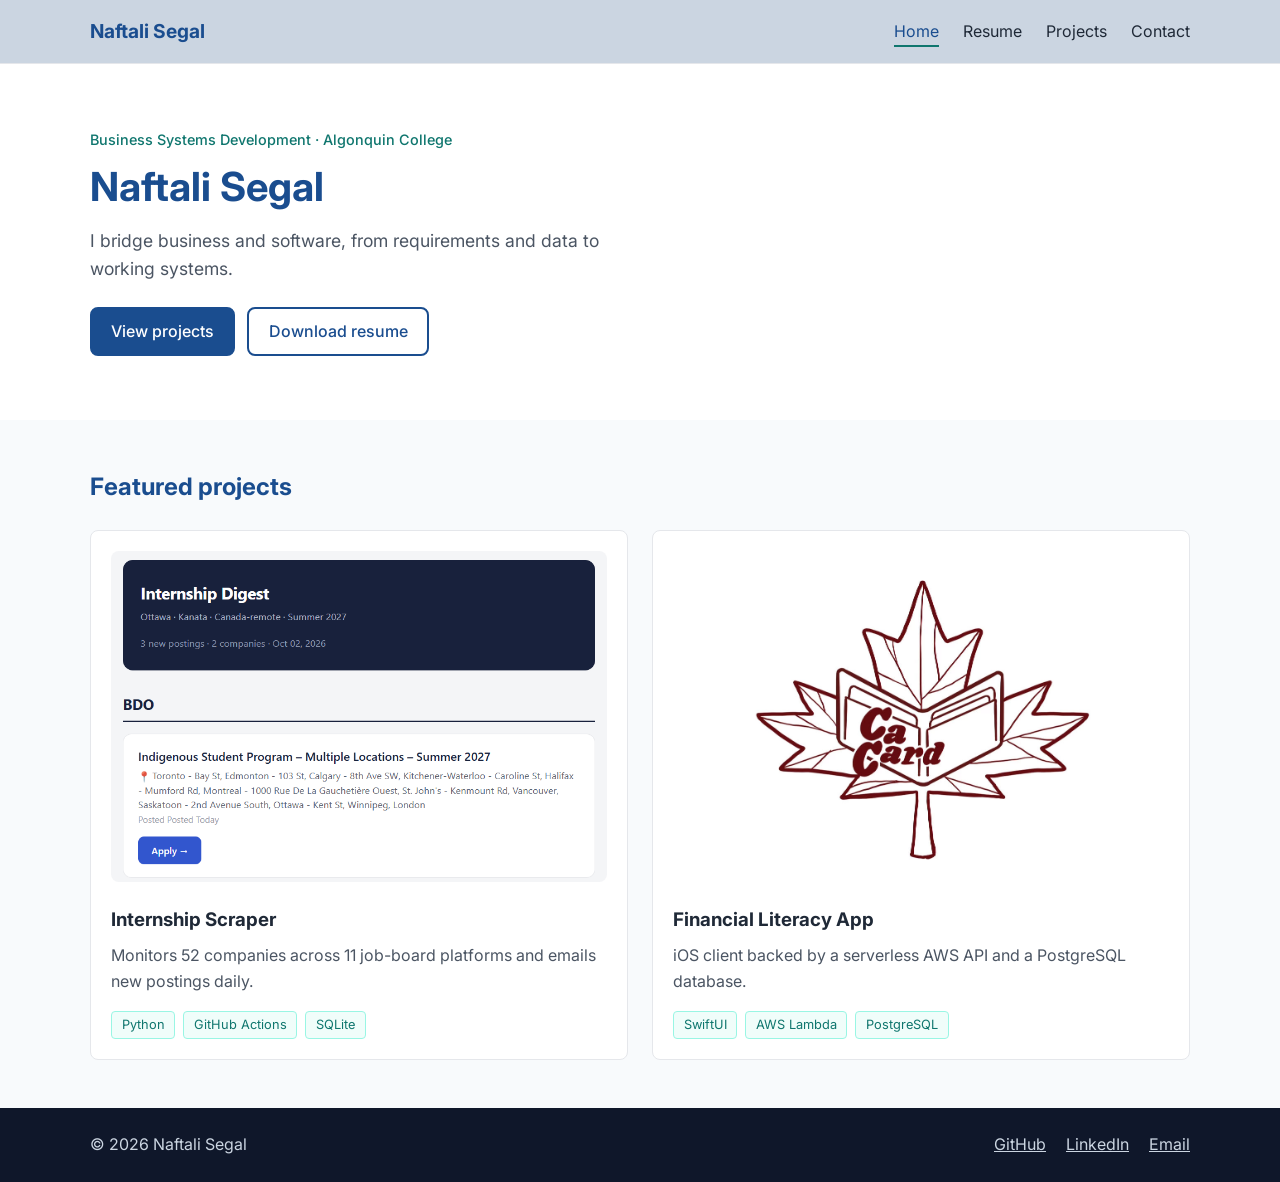
==== PD2/index.html @ a0e14795 "Start PD2 from PD1 site" ====
<!doctype html>
<html lang="en">
  <head>
    <meta charset="UTF-8" />
    <meta name="viewport" content="width=device-width, initial-scale=1.0" />
    <title>Naftali Segal | Portfolio</title>

    <!-- Font from Google Fonts -->
    <link rel="preconnect" href="https://fonts.googleapis.com" />
    <link rel="preconnect" href="https://fonts.gstatic.com" crossorigin />
    <link
      href="https://fonts.googleapis.com/css2?family=Inter:wght@400;500;700&display=swap"
      rel="stylesheet"
    />
    <link rel="stylesheet" href="styles.css" />
  </head>
  <body>
    <!-- === Header + Nav === -->
    <header class="site-header">
      <a href="index.html" class="logo">Naftali Segal</a>
      <nav>
        <ul class="nav-list">
          <li><a href="index.html" class="active">Home</a></li>
          <li><a href="resume.html">Resume</a></li>
          <li><a href="projects.html">Projects</a></li>
          <li><a href="mailto:naftalisegals@gmail.com">Contact</a></li>
        </ul>
      </nav>
    </header>
    <main>
      <!-- === Hero === -->
      <section class="hero">
        <p class="eyebrow">
          Business Systems Development &middot; Algonquin College
        </p>
        <h1>Naftali Segal</h1>
        <p class="tagline">
          I bridge business and software, from requirements and data to working
          systems.
        </p>
        <div class="hero-buttons">
          <a href="projects.html" class="btn btn-primary">View projects</a>
          <a href="Naftali_Segal_Resume_Web.pdf" class="btn btn-secondary" download>Download resume</a>
        </div>
      </section>

      <!-- === Featured projects === -->
      <section class="projects">
        <h2>Featured projects</h2>
        <div class="card-grid">
          <article class="card">
            <img
              src="images/scraper.png"
              alt="Internship scraper email output"
              class="card-img"
            />
            <h3>Internship Scraper</h3>
            <p>
              Monitors 52 companies across 11 job-board platforms and emails new
              postings daily.
            </p>
            <ul class="tags">
              <li>Python</li>
              <li>GitHub Actions</li>
              <li>SQLite</li>
            </ul>
          </article>

          <article class="card">
            <img
              src="images/cacard-logo.png"
              alt="CaCard app logo"
              class="card-img"
            />
            <h3>Financial Literacy App</h3>
            <p>
              iOS client backed by a serverless AWS API and a PostgreSQL
              database.
            </p>
            <ul class="tags">
              <li>SwiftUI</li>
              <li>AWS Lambda</li>
              <li>PostgreSQL</li>
            </ul>
          </article>
        </div>
      </section>
    </main>

    <!-- === Footer === -->
    <footer class="site-footer">
      <p>&copy; 2026 Naftali Segal</p>
      <ul class="footer-links">
        <li>
          <a href="https://github.com/Naftali-S" target="_blank">GitHub</a>
        </li>
        <li>
          <a href="https://linkedin.com/in/naftali-segal" target="_blank"
            >LinkedIn</a
          >
        </li>
        <li><a href="mailto:naftalisegals@gmail.com">Email</a></li>
      </ul>
    </footer>
  </body>
</html>
---- PD2/styles.css ----
/* === Design Tokens === */
:root {
    --color-primary: #1a4d8f;
    --color-accent: #0f766e;
    --color-text: #1f2937;
    --color-muted: #4b5563;
    --color-border: #e5e7eb;
    --color-bg: #f8fafc;
    --color-surface: #ffffff;
    --color-footer: #0f172a;
    --color-footer-text: #cbd5e1;
    --color-accent-light: #f0fdfa;
    --color-accent-border: #99f6e4;
    --color-header-bg: #cbd5e1;

    --font-main: "Inter", Arial, sans-serif;
    --radius: 8px;
}

/* === Base === */
* {
    box-sizing: border-box;
}


body {
    margin: 0;
    font-family: var(--font-main);
    color: var(--color-text);
    background-color: var(--color-bg);
    line-height: 1.6;
}


a {
    color: var(--color-primary);
}

/* === Header + Nav === */
.site-header {
    display: flex;
    justify-content: space-between;
    align-items: center;
    flex-wrap: wrap;
    gap: 0.75rem;
    padding: 1rem 2rem;
    background-color: var(--color-header-bg);
    border-bottom: 1px solid var(--color-border);
}

.logo {
    font-size: 1.2rem;
    font-weight: 700;
    color: var(--color-primary);
    text-decoration: none;
}

.nav-list {
    display: flex;
    gap: 1.5rem;
    list-style: none;
    margin: 0;
    padding: 0;
}

.nav-list a {
    color: var(--color-text);
    text-decoration: none;
    padding-bottom: 0.25rem;
}

.nav-list a:hover,
/*groups 2 selectors to share 1 rule*/
.nav-list a.active {
    color: var(--color-primary);
    border-bottom: 2px solid var(--color-accent);
}

/* === Hero === */
.hero {
    padding: 4rem 2rem;
    background-color: var(--color-surface);
}

.eyebrow {
    margin: 0;
    font-size: 0.9rem;
    font-weight: 500;
    color: var(--color-accent);
}

.hero h1 {
    margin: 0.25rem 0 0.5rem;
    font-size: 2.5rem;
    color: var(--color-primary);
}

.tagline {
    max-width: 550px;
    margin: 0 0 1.5rem;
    font-size: 1.1rem;
    color: var(--color-muted);
}

/* === Buttons === */
.btn {
    display: inline-block;
    padding: 0.6rem 1.2rem;
    border-radius: var(--radius);
    font-weight: 500;
    text-decoration: none;
    border: 2px solid var(--color-primary);
}

.btn-primary {
    background-color: var(--color-primary);
    color: var(--color-surface);
}

.btn-secondary {
    background-color: transparent;
    color: var(--color-primary);
}

.btn+.btn {
    /*A button that comes after another button*/
    margin-left: 0.5rem;
}

/* === Projects ===*/
.projects {
    padding: 3rem 2rem;
}

.projects h2 {
    margin: 0 0 1.5rem;
    color: var(--color-primary);
}

.card-grid {
    display: grid;
    grid-template-columns: repeat(auto-fit, minmax(260px, 1fr));
    gap: 1.5rem;
    /*fi tas many columns as possible with min 260px and equally 
    distributed leftover space*/
}

/* === Card === */
.card {
    background-color: var(--color-surface);
    border: 1px solid var(--color-border);
    border-radius: var(--radius);
    padding: 1.25rem;
}

.card-img {
    width: 100%;
    aspect-ratio: 3 / 2;
    object-fit: cover;
    object-position: top;
    border-radius: var(--radius);
    margin-bottom: 1rem;
}

.card h3 {
    margin: 0 0 0.5rem;
}

.card p {
    margin: 0 0 1rem;
    color: var(--color-muted);
}

.tags {
    display: flex;
    flex-wrap: wrap;
    gap: 0.5rem;
    list-style: none;
    margin: 0;
    padding: 0;
}

.tags li {
    font-size: 0.8rem;
    padding: 0.2rem 0.6rem;
    border-radius: 4px;
    color: var(--color-accent);
    background-color: var(--color-accent-light);
    border: 1px solid var(--color-accent-border);
}

/* === Footer === */
.site-footer {
    display: flex;
    justify-content: space-between;
    align-items: center;
    flex-wrap: wrap;
    gap: 0.75rem;
    padding: 1.5rem 2rem;
    background-color: var(--color-footer);
    color: var(--color-footer-text);
}

.site-footer p {
    margin: 0;
}

.footer-links {
    display: flex;
    gap: 1.25rem;
    list-style: none;
    margin: 0;
    padding: 0;
}

.footer-links a {
    color: var(--color-footer-text);
}

.footer-links a:hover {
    color: var(--color-surface);
}

/* === Resume page === */
.resume {
    max-width: 850px;
    margin: 2rem auto;
    padding: 2.5rem 3rem;
    background-color: var(--color-surface);
    border: 1px solid var(--color-border);
    border-radius: var(--radius);
}

.resume header {
    text-align: center;
    margin-bottom: 1.5rem;
}

.resume h1 {
    margin: 0;
    font-size: 2.2rem;
    color: var(--color-primary);
}

.contact {
    display: flex;
    flex-wrap: wrap;
    justify-content: center;
    gap: 0.25rem 0.75rem;
    list-style: none;
    margin: 0.5rem 0 1rem;
    padding: 0;
    color: var(--color-muted);
}

.contact li + li::before {
    content: "|";
    margin-right: 0.75rem;
    color: var(--color-border);
}

.summary {
    margin: 0;
    text-align: left;
    color: var(--color-muted);
}

.resume h2 {
    margin: 1.5rem 0 0.75rem;
    padding-bottom: 0.2rem;
    font-size: 1.1rem;
    text-transform: uppercase;
    letter-spacing: 0.05em;
    color: var(--color-primary);
    border-bottom: 2px solid var(--color-accent);
}

.entry {
    margin-bottom: 1rem;
}

.entry-header {
    display: flex;
    justify-content: space-between;
    align-items: baseline;
    flex-wrap: wrap;
    gap: 0 1rem;
}

.resume h3 {
    margin: 0;
    font-size: 1rem;
}

.role {
    font-weight: normal;
}

.meta {
    font-style: italic;
    color: var(--color-muted);
}

.entry p {
    margin: 0.3rem 0;
}

.entry ul {
    margin: 0.3rem 0 0;
    padding-left: 1.25rem;
}

.entry li {
    margin-bottom: 0.2rem;
}

.skills dt {
    float: left;
    margin-right: 0.4rem;
    font-weight: 700;
}

.skills dt::after {
    content: ":";
}

.skills dd {
    margin: 0 0 0.3rem;
}

/* === Projects page === */
.page-intro {
    padding-top: 3rem;
}

.page-intro h1 {
    margin: 0 0 0.5rem;
    font-size: 2.5rem;
    color: var(--color-primary);
}

.project-detail {
    display: grid;
    grid-template-columns: 2fr 3fr;
    gap: 2rem;
    align-items: start;
    margin-bottom: 1.5rem;
}

.project-detail .card-img {
    margin-bottom: 0;
}

.project-info h2 {
    margin: 0 0 0.25rem;
}

.project-info h3 {
    margin: 1rem 0 0.25rem;
    font-size: 1rem;
    color: var(--color-primary);
}

.project-info ul:not(.tags) {
    margin: 0 0 1rem;
    padding-left: 1.25rem;
}

.project-info .btn {
    margin-top: 1rem;
}

.project-figure {
    max-width: 750px;
    margin: 0 auto 2.5rem;
}

.project-figure img {
    width: 100%;
    border: 1px solid var(--color-border);
    border-radius: var(--radius);
}

.project-figure figcaption {
    margin-top: 0.5rem;
    text-align: center;
    font-size: 0.9rem;
    color: var(--color-muted);
}

/* === Layout container === */
.site-header,
.page-intro,
.hero,
.projects,
.site-footer {
    padding-left: max(2rem, calc((100% - 1100px) / 2));
    padding-right: max(2rem, calc((100% - 1100px) / 2));
}

/* === Phones === */
@media screen and (max-width: 600px) {

    .site-header,
    .site-footer {
        flex-direction: column;
        text-align: center;
    }

    .hero,
    .projects {
        padding: 2.5rem 1.25rem;
    }

    .hero h1 {
        font-size: 2rem;
    }

        .resume {
        margin: 0;
        padding: 1.25rem;
        border: none;
        border-radius: 0;
    }

    .entry-header {
        flex-direction: column;
    }

        .page-intro {
        padding: 2rem 1.25rem 0;
    }

    .project-detail {
        grid-template-columns: 1fr;
    }

    .contact {
        flex-direction: column;
        align-items: center;
    }

    .contact li + li::before {
        content: none;
    }
}
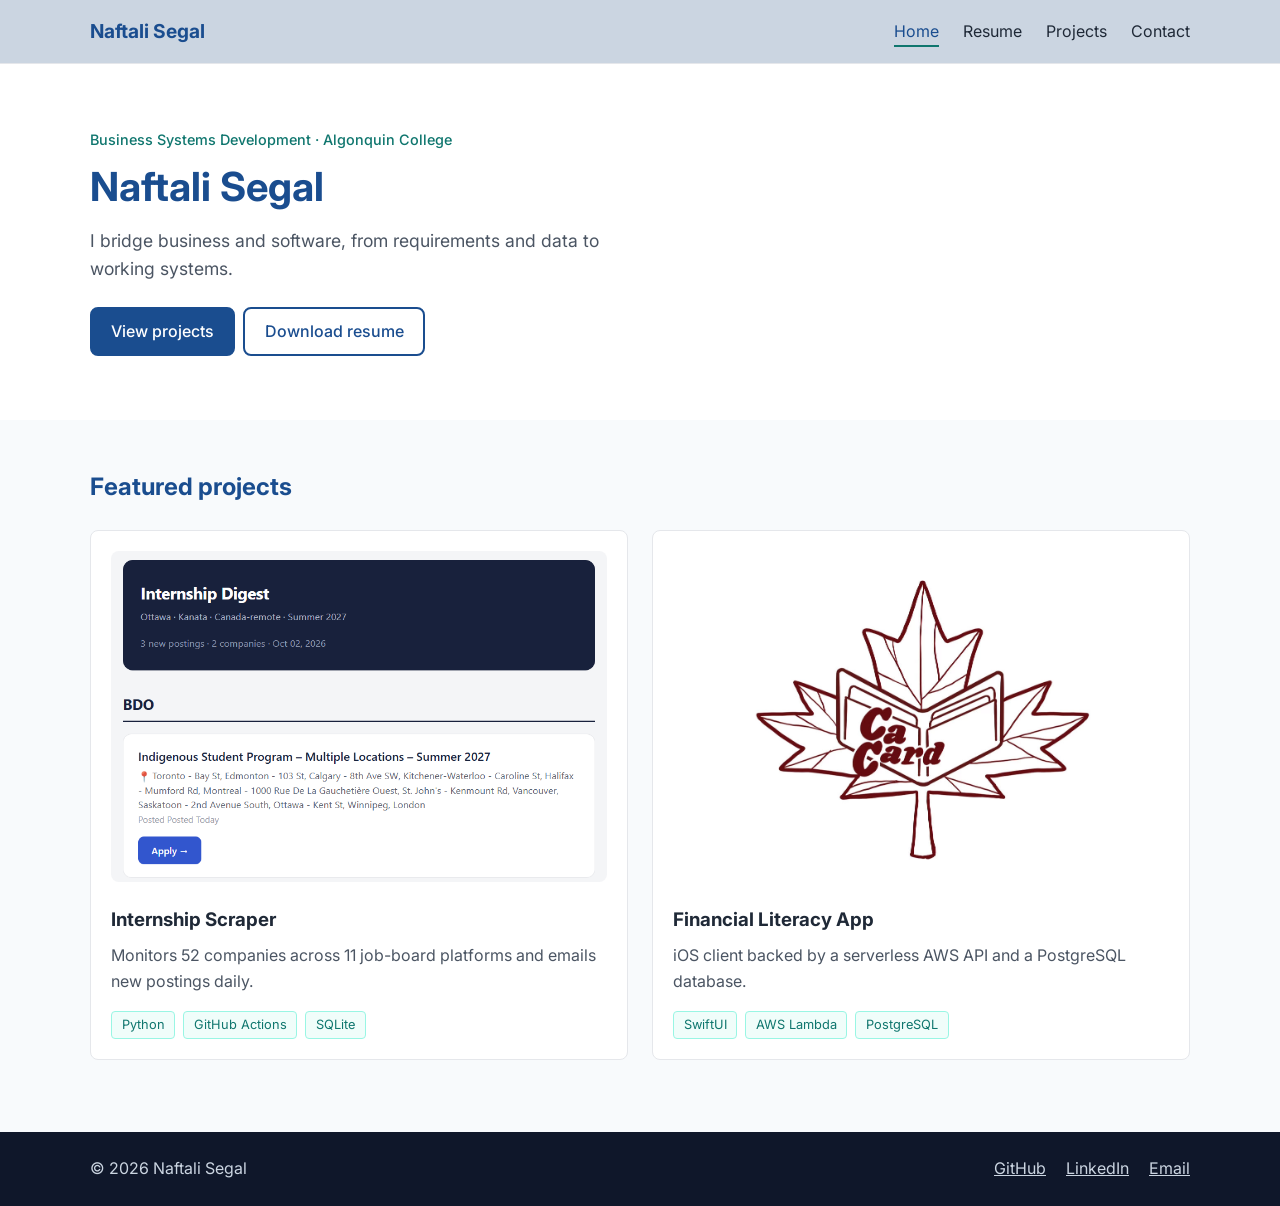
==== commit 88d71020: "Add Beyond Yatzy section and skip link on every page" ====
--- a/PD2/index.html
+++ b/PD2/index.html
@@ -15,6 +15,8 @@
     <link rel="stylesheet" href="styles.css" />
   </head>
   <body>
+    <!-- Skip link: first thing keyboard users reach; jumps past the nav to the content -->
+    <a href="#main" class="skip-link">Skip to main content</a>
     <!-- === Header + Nav === -->
     <header class="site-header">
       <a href="index.html" class="logo">Naftali Segal</a>
@@ -27,7 +29,7 @@
         </ul>
       </nav>
     </header>
-    <main>
+    <main id="main">
       <!-- === Hero === -->
       <section class="hero">
         <p class="eyebrow">
--- a/PD2/styles.css
+++ b/PD2/styles.css
@@ -122,9 +122,15 @@
     color: var(--color-primary);
 }
 
-.btn+.btn {
-    /*A button that comes after another button*/
-    margin-left: 0.5rem;
+/* Button group (changed in PD2): buttons sit in a row and wrap onto a new
+   line on narrow screens. gap spaces them sideways AND when they wrap;
+   the old .btn + .btn margin-left only spaced them sideways, so on phones
+   the wrapped buttons touched. */
+.hero-buttons {
+    display: flex;
+    flex-wrap: wrap;
+    gap: 0.5rem;
+    margin-top: 1.5rem;
 }
 
 /* === Projects ===*/
@@ -253,7 +259,7 @@
     color: var(--color-muted);
 }
 
-.contact li + li::before {
+.contact li+li::before {
     content: "|";
     margin-right: 0.75rem;
     color: var(--color-border);
@@ -386,6 +392,126 @@
     text-align: center;
     font-size: 0.9rem;
     color: var(--color-muted);
+}
+
+/* === Narrow figure (PD2) === */
+/* Modifier for .project-figure. Tall phone screenshots would fill the whole
+   screen at the normal 750px width, so this caps them at phone size. */
+.figure-narrow {
+    max-width: 320px;
+}
+
+/* === Data table (PD2) === */
+/* Used for the Yatzy API endpoint table. */
+
+/* Wrapper: lets a wide table scroll sideways on small phones
+   instead of pushing the page wider than the screen */
+.table-wrap {
+    overflow-x: auto;
+    margin-bottom: 1.5rem;
+}
+
+.data-table {
+    width: 100%;
+    border-collapse: collapse;
+    /* single lines between cells, not double borders */
+    background-color: var(--color-surface);
+    border: 1px solid var(--color-border);
+}
+
+.data-table caption {
+    text-align: left;
+    padding-bottom: 0.5rem;
+    font-size: 0.9rem;
+    color: var(--color-muted);
+}
+
+.data-table th,
+.data-table td {
+    padding: 0.6rem 0.9rem;
+    text-align: left;
+    border-bottom: 1px solid var(--color-border);
+}
+
+/* Header row uses the same pale teal as the tech tags */
+.data-table th {
+    background-color: var(--color-accent-light);
+    color: var(--color-primary);
+}
+
+/* === Code (PD2) === */
+/* Inline code inside sentences: light tint so names like fetch stand out */
+code {
+    font-family: Consolas, "Courier New", monospace;
+    font-size: 0.9em;
+    background-color: var(--color-bg);
+    padding: 0.1rem 0.3rem;
+    border-radius: 4px;
+}
+
+/* Code block: dark panel for JSON samples. Reuses the footer's dark navy. */
+.code-block {
+    background-color: var(--color-footer);
+    color: var(--color-footer-text);
+    padding: 1rem 1.25rem;
+    border-radius: var(--radius);
+    overflow-x: auto;
+    /* long lines scroll instead of breaking the layout */
+    line-height: 1.5;
+    margin: 0 0 1.5rem;
+}
+
+/* Reset the inline code style inside the block, so the panel looks uniform */
+.code-block code {
+    background-color: transparent;
+    padding: 0;
+    font-size: 0.9rem;
+}
+
+/* === Section spacing (PD2) === */
+/* PD2 pages stack grids, cards and figures in one section,
+   so give each a gap below it instead of letting them touch */
+.projects .card-grid,
+.projects>.card {
+    margin-bottom: 1.5rem;
+}
+
+/* Two sections in a row: drop the second one's top padding,
+   so the gap is 3rem instead of 6rem */
+.projects+.projects {
+    padding-top: 0;
+}
+
+/* === Two-column card grid (PD2) === */
+/* Modifier for .card-grid. Four cards in three columns leave one alone
+   on the last row, so these grids always use two columns (2 x 2). */
+.card-grid-pairs {
+    grid-template-columns: repeat(2, 1fr);
+}
+
+/* === Skip link (PD2) === */
+/* Moved off screen instead of display: none, because display: none would
+   also remove it from the Tab order, and keyboard users couldn't reach it */
+.skip-link {
+    position: absolute;
+    left: -10000px;
+    top: auto;
+    width: 1px;
+    height: 1px;
+    overflow: hidden;
+}
+
+/* When tabbed to, it appears in the top-left corner as a navy button */
+.skip-link:focus {
+    left: 1rem;
+    top: 1rem;
+    width: auto;
+    height: auto;
+    padding: 0.5rem 1rem;
+    background-color: var(--color-primary);
+    color: var(--color-surface);
+    border-radius: var(--radius);
+    z-index: 10; /* sits above the header */
 }
 
 /* === Layout container === */
@@ -416,7 +542,7 @@
         font-size: 2rem;
     }
 
-        .resume {
+    .resume {
         margin: 0;
         padding: 1.25rem;
         border: none;
@@ -427,7 +553,7 @@
         flex-direction: column;
     }
 
-        .page-intro {
+    .page-intro {
         padding: 2rem 1.25rem 0;
     }
 
@@ -440,7 +566,12 @@
         align-items: center;
     }
 
-    .contact li + li::before {
+    .contact li+li::before {
         content: none;
     }
+
+    /* Two-column grids stack to one column on phones */
+    .card-grid-pairs {
+        grid-template-columns: 1fr;
+    }
 }
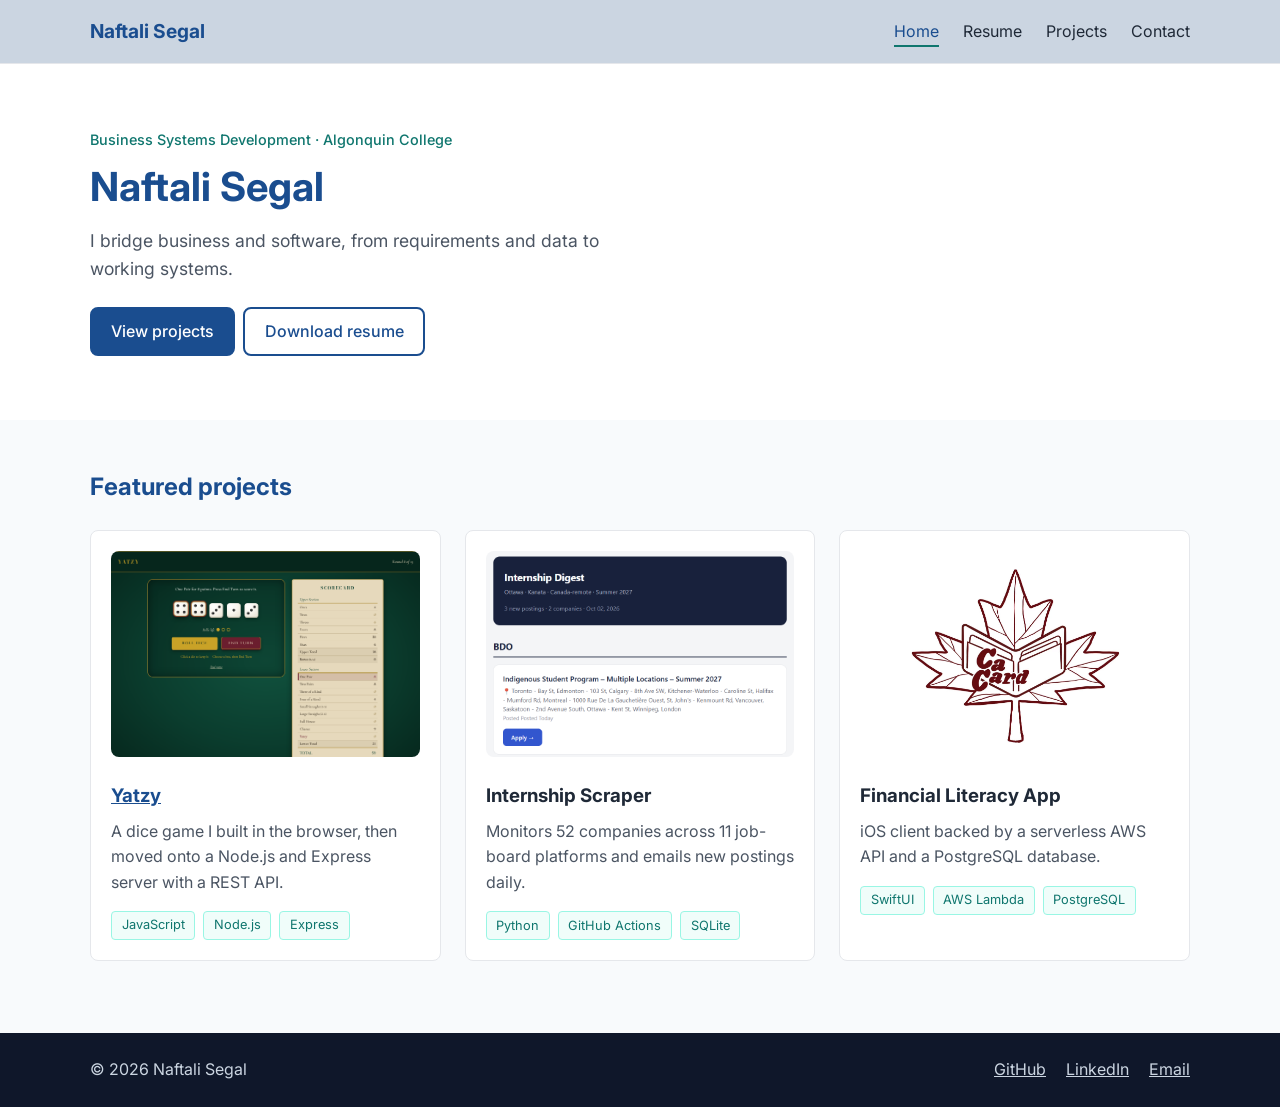
==== commit e277800e: "Add Yatzy to home and projects pages" ====
--- a/PD2/index.html
+++ b/PD2/index.html
@@ -42,7 +42,12 @@
         </p>
         <div class="hero-buttons">
           <a href="projects.html" class="btn btn-primary">View projects</a>
-          <a href="Naftali_Segal_Resume_Web.pdf" class="btn btn-secondary" download>Download resume</a>
+          <a
+            href="Naftali_Segal_Resume_Web.pdf"
+            class="btn btn-secondary"
+            download
+            >Download resume</a
+          >
         </div>
       </section>
 
@@ -50,6 +55,24 @@
       <section class="projects">
         <h2>Featured projects</h2>
         <div class="card-grid">
+          <article class="card">
+            <img
+              src="images/yatzy-board.png"
+              alt="Yatzy game board with dice on a green felt table and a parchment scorecard"
+              class="card-img"
+            />
+            <!-- Title links to the full write-up; the other cards have no page yet -->
+            <h3><a href="yatzy.html">Yatzy</a></h3>
+            <p>
+              A dice game I built in the browser, then moved onto a Node.js and
+              Express server with a REST API.
+            </p>
+            <ul class="tags">
+              <li>JavaScript</li>
+              <li>Node.js</li>
+              <li>Express</li>
+            </ul>
+          </article>
           <article class="card">
             <img
               src="images/scraper.png"
